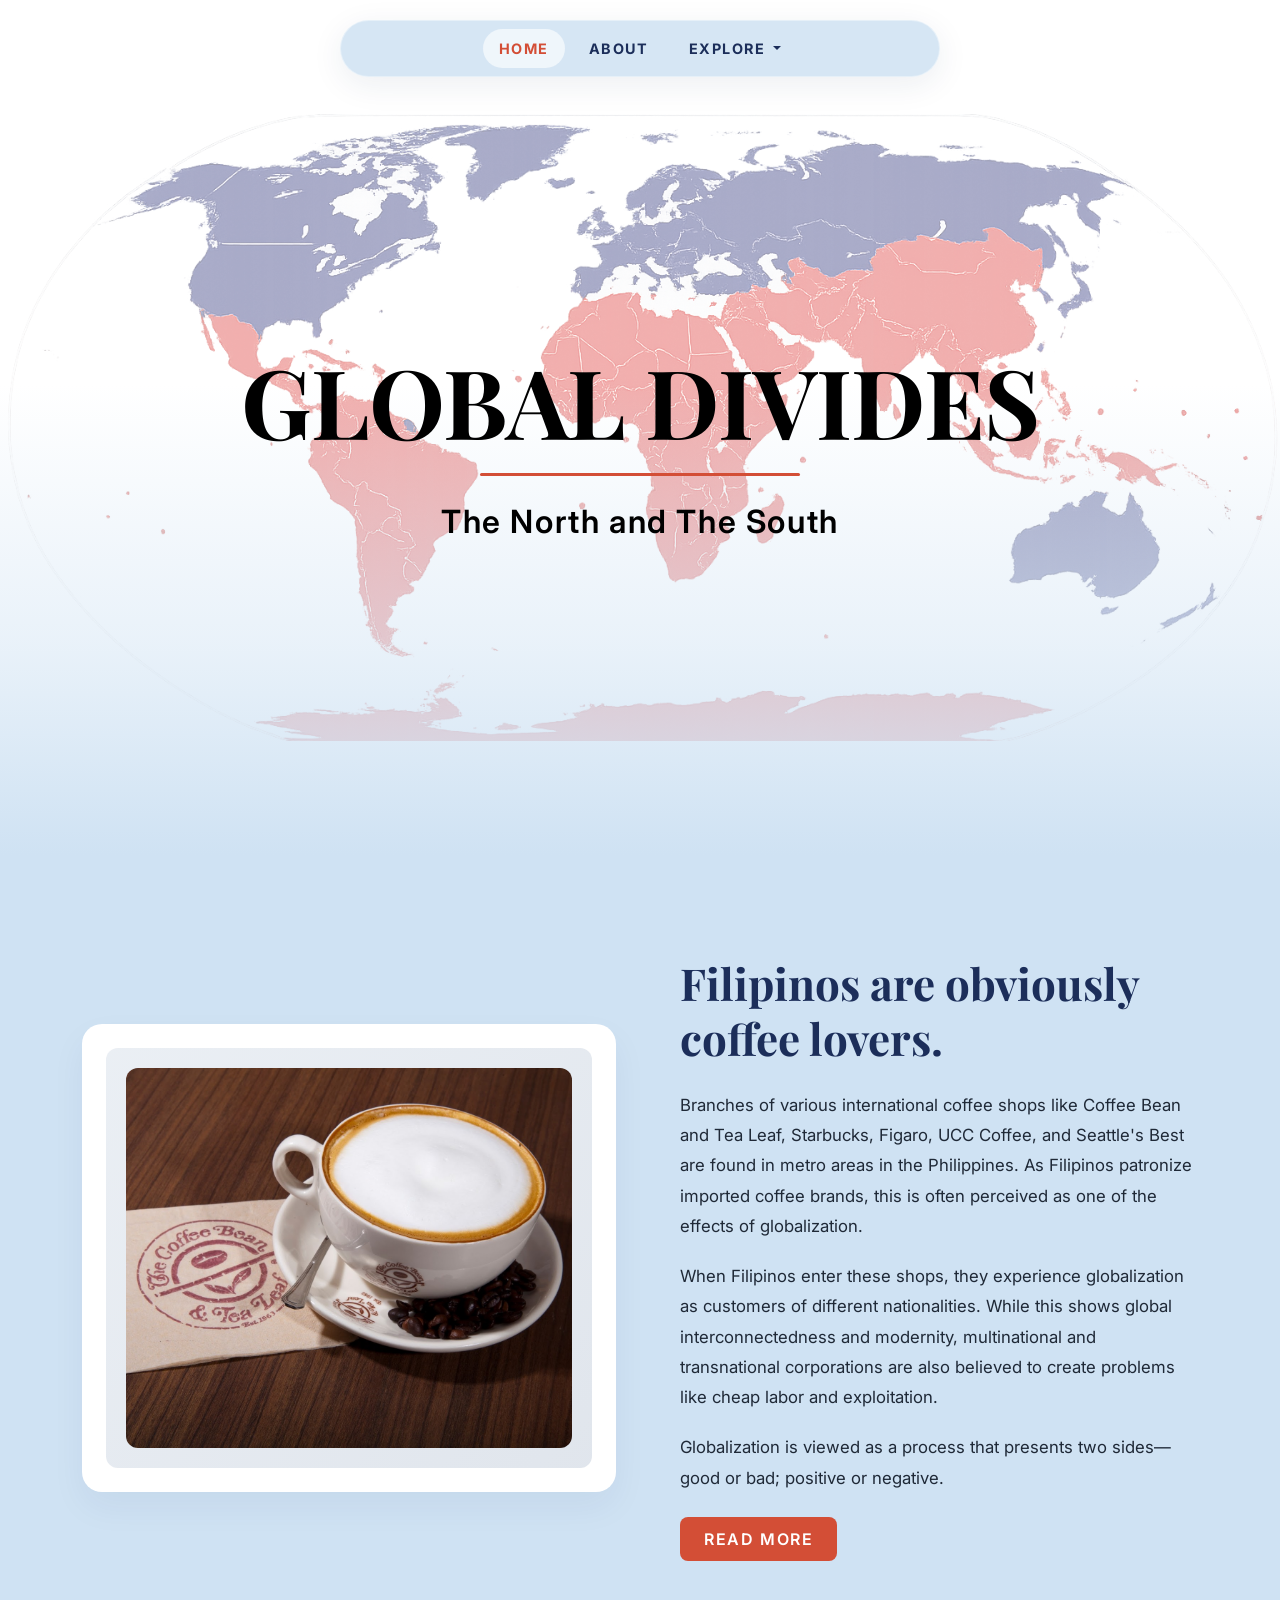
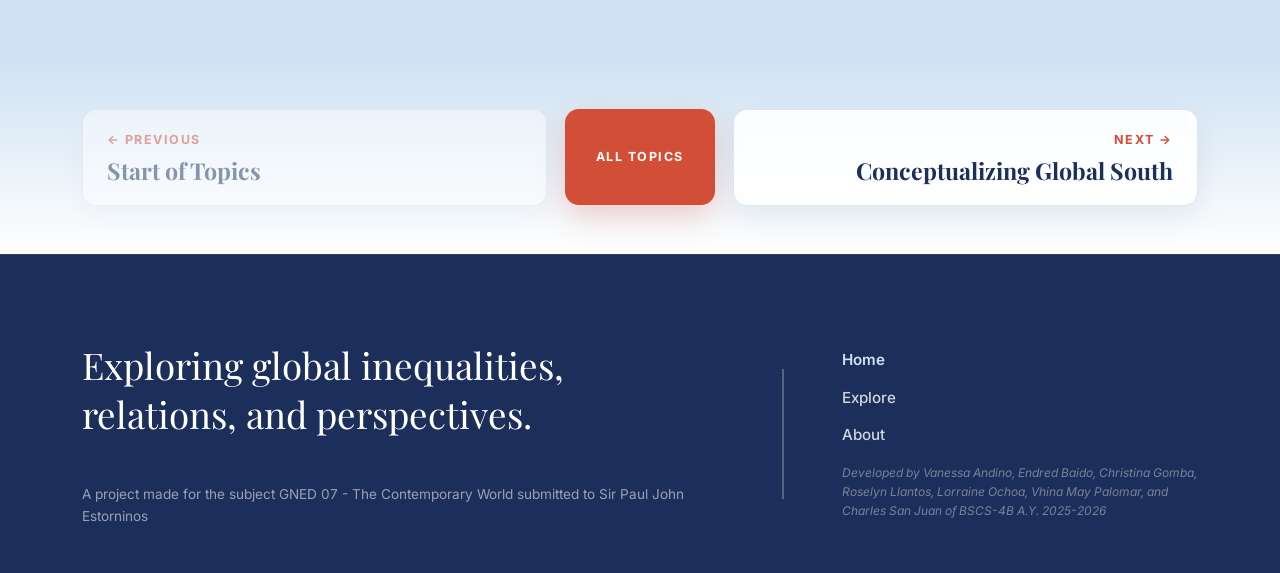
==== index.html @ c443bb22 "set up" ====
<!DOCTYPE html>
<html lang="en">
<head>
    <meta charset="UTF-8">
    <meta name="viewport" content="width=device-width, initial-scale=1.0">
    <title>Global Divides - The North and The South</title>
    <!-- Bootstrap 5 CSS CDN -->
    <link href="https://cdn.jsdelivr.net/npm/bootstrap@5.3.2/dist/css/bootstrap.min.css" rel="stylesheet" integrity="sha384-T3c6CoIi6uLrA9TneNEoa7RxnatzjcDSCmG1MXxSR1GAsXEV/Dwwykc2MPK8M2HN" crossorigin="anonymous">
    <!-- Custom Style Reference (Main Home page CSS) -->
    <link rel="stylesheet" href="css/index.css">
</head>
<body>
    <div data-site-header></div>

    <!-- 2. Hero Section / Section 1 (Global Divides with "map_no_bg.png" background) -->
    <header class="hero-section">
        <div class="hero-overlay"></div>
        <div class="hero-content">
            <h1 class="hero-title">GLOBAL DIVIDES</h1>
            <div class="hero-divider"></div>
            <p class="hero-subtitle">The North and The South</p>
        </div>
    </header>

    <!-- 3. Content Section / Section 2 (Two-Column Coffee Shop Globalization case study) -->
    <main class="content-section">
        <div class="container">
            <div class="row g-5 align-items-center">
                <!-- Left Column: Coffee Shop Card Representation -->
                <div class="col-lg-6">
                    <div class="image-card-container">
                        <div class="image-card-content">
                            <img class="coffee-shop-image" src="assets/images/coffee.jpg" alt="Coffee shop">
                        </div>
                    </div>
                </div>

                <!-- Right Column: Case study texts and details -->
                <div class="col-lg-6">
                    <div class="ps-lg-3">
                        <h2 class="feature-title">Filipinos are obviously coffee lovers.</h2>
                        <div class="feature-body">
                            <p>Branches of various international coffee shops like Coffee Bean and Tea Leaf, Starbucks, Figaro, UCC Coffee, and Seattle's Best are found in metro areas in the Philippines. As Filipinos patronize imported coffee brands, this is often perceived as one of the effects of globalization.</p>
                            <p>When Filipinos enter these shops, they experience globalization as customers of different nationalities. While this shows global interconnectedness and modernity, multinational and transnational corporations are also believed to create problems like cheap labor and exploitation.</p>
                            <p>Globalization is viewed as a process that presents two sides—good or bad; positive or negative.</p>
                        </div>
                        <div class="mt-4">
                            <a href="explore/economic-relations.html" class="btn btn-theme-red">Read More</a>
                        </div>
                    </div>
                </div>
            </div>
        </div>
    </main>
    <div data-site-footer></div>
    <script src="js/layout.js"></script>


    <!-- Bootstrap 5 Bundle JS CDN (including Popper for Dropdowns) -->
    <script src="https://cdn.jsdelivr.net/npm/bootstrap@5.3.2/dist/js/bootstrap.bundle.min.js" integrity="sha384-C6RzsynM9kWDrMNeT87bh95OGNyZPhcTNXj1NW7RuBCsyN/o0jlpcV8Qyq46cDfL" crossorigin="anonymous"></script>
    <!-- Custom Main JS script -->
    <script src="js/main.js"></script>
</body>
</html>
---- css/index.css ----
﻿/* ==========================================================================
   Home Page Stylesheet - custom layouts and components
   Extends variables from assets/styles/theme.css
   ========================================================================== */

@import url('../assets/styles/theme.css');

/* 1. Reset and Base Layout */
body {
    background-color: #f8fafc;
    color: var(--color-text-dark);
    font-family: var(--font-body);
    overflow-x: hidden;
    line-height: 1.6;
}

/* 2. Glassmorphic Navigation Bar */
.navbar-glass-container {
    position: absolute;
    top: 20px;
    left: 0;
    right: 0;
    z-index: 1000;
    width: 100%;
    padding: 0 15px;
}

.navbar-glass {
    max-width: 600px;
    margin: 0 auto;
    background: var(--color-glass-nav);
    backdrop-filter: blur(12px);
    -webkit-backdrop-filter: blur(12px);
    border: 1px solid var(--color-glass-border);
    border-radius: 50px;
    padding: 8px 30px;
    box-shadow: 0 8px 32px 0 rgba(28, 46, 90, 0.08);
    transition: var(--transition-smooth);
}

.navbar-glass:hover {
    box-shadow: 0 12px 40px 0 rgba(28, 46, 90, 0.12);
    background: rgba(207, 226, 243, 0.9);
}

.navbar-glass .nav-link {
    font-family: var(--font-subtitle);
    font-size: 0.9rem;
    font-weight: 700;
    color: var(--color-primary-navy) !important;
    text-transform: uppercase;
    letter-spacing: 0.1em;
    padding: 8px 16px !important;
    transition: var(--transition-smooth);
    border-radius: 20px;
}

.navbar-glass .nav-link:hover,
.navbar-glass .nav-link.active {
    color: var(--color-accent-red) !important;
    background: rgba(255, 255, 255, 0.6);
}

/* Dropdown Menu Customization */
.navbar-glass .dropdown-menu {
    background: rgba(255, 255, 255, 0.95);
    backdrop-filter: blur(8px);
    border: 1px solid var(--color-glass-border);
    border-radius: 12px;
    box-shadow: 0 10px 25px rgba(28, 46, 90, 0.1);
    margin-top: 10px !important;
    padding: 8px;
    position: relative;
}

/* Invisible CSS Bridge to span the 10px margin-top gap so mouseleave never fires */
.navbar-glass .dropdown-menu::before {
    content: "";
    position: absolute;
    top: -15px; /* Spans 15px upwards to overlap the hover trigger toggle */
    left: 0;
    right: 0;
    height: 15px; /* Spans the full height of the gap */
    background: transparent; /* Invisible to the user */
    z-index: -1;
}

.navbar-glass .dropdown-item {
    font-family: var(--font-subtitle);
    font-size: 0.85rem;
    font-weight: 600;
    color: var(--color-primary-navy);
    padding: 8px 16px;
    border-radius: 8px;
    transition: var(--transition-smooth);
}

.navbar-glass .dropdown-item:hover {
    background-color: var(--color-bg-pastel-blue);
    color: var(--color-primary-navy);
}

/* 3. Hero Section (Section 1 with "map_no_bg.png") */
.hero-section {
    position: relative;
    width: 100%;
    min-height: 95vh;
    padding-top: 160px;
    padding-bottom: 80px;
    display: flex;
    align-items: center;
    justify-content: center;
    background-color: #ffffff; /* Fades map softly into pure white background */
    background-image: none !important; /* Overrides inline background images on subpages to ensure unified faded opacity */
    overflow: hidden;
}

/* Pseudo-element to control map background image and its opacity independently of overlay and text */
.hero-section::before {
    content: "";
    position: absolute;
    top: 0;
    left: 0;
    right: 0;
    bottom: 0;
    background-image: url('../assets/images/map_no_bg.png');
    background-size: contain;
    background-position: center;
    background-repeat: no-repeat;
    opacity: 0.38; /* Set map opacity independently (0.35-0.45 is standard for background maps) */
    z-index: 0;
}

/* Gradient overlay - only linear blue gradient at the bottom, no white overlay */
.hero-overlay {
    position: absolute;
    top: 0;
    left: 0;
    width: 100%;
    height: 100%;
    background: linear-gradient(to bottom, rgba(207, 226, 243, 0) 45%, rgba(207, 226, 243, 0.45) 75%, rgba(207, 226, 243, 1) 100%);
    z-index: 1;
}

.hero-content {
    position: relative;
    z-index: 2;
    text-align: center;
    max-width: 900px;
    padding: 0 20px;
}

.hero-title {
    font-family: var(--font-title);
    font-size: clamp(3.5rem, 8vw, 6rem);
    font-weight: 700;
    color: #000000;
    line-height: 1.1;
    letter-spacing: -0.01em;
    margin-bottom: 0;
}

.hero-divider {
    width: 320px;
    height: 3px;
    background-color: var(--color-accent-red);
    margin: 20px auto;
    border-radius: 2px;
}

.hero-subtitle {
    font-family: var(--font-subtitle);
    font-size: clamp(1.25rem, 3vw, 2rem);
    font-weight: 600;
    color: #000000;
    letter-spacing: 0.05em;
    margin-bottom: 40px;
}

/* Watermark text for background */
.hero-watermark {
    font-family: var(--font-subtitle);
    font-size: 0.95rem;
    font-weight: 700;
    letter-spacing: 0.15em;
    color: rgba(28, 46, 90, 0.2);
    text-transform: uppercase;
    position: absolute;
    bottom: 30px;
    left: 40px;
    z-index: 2;
}

/* 4. Content Section (Section 2 - Soft Pastel Blue Background) */
.content-section {
    background-color: var(--color-bg-pastel-blue);
    padding: 100px 0;
    position: relative;
}

.content-watermark {
    font-family: var(--font-subtitle);
    font-size: 1rem;
    font-weight: 700;
    letter-spacing: 0.15em;
    color: rgba(28, 46, 90, 0.15);
    text-transform: uppercase;
    position: absolute;
    top: 30px;
    left: 40px;
}

/* Image Card Styling */
.image-card-container {
    background-color: #ffffff;
    border-radius: 20px;
    box-shadow: 0 15px 35px rgba(28, 46, 90, 0.05);
    padding: 24px;
    height: 100%;
    min-height: 420px;
    display: flex;
    align-items: center;
    justify-content: center;
    position: relative;
    overflow: hidden;
    transition: var(--transition-smooth);
}

.image-card-container:hover {
    transform: translateY(-5px);
    box-shadow: 0 20px 45px rgba(28, 46, 90, 0.08);
}

.image-card-content {
    width: 100%;
    height: 100%;
    min-height: 380px;
    border-radius: 12px;
    background-color: #f1f5f9;
    border: none;
    display: flex;
    flex-direction: column;
    align-items: center;
    justify-content: center;
    color: var(--color-text-muted);
    font-family: var(--font-subtitle);
    font-weight: 700;
    text-transform: uppercase;
    letter-spacing: 0.05em;
    padding: 20px;
    text-align: center;
    background-image: linear-gradient(135deg, rgba(28,46,90,0.03) 0%, rgba(28,46,90,0.08) 100%);
}

.coffee-shop-image {
    width: 100%;
    height: 100%;
    min-height: 380px;
    object-fit: cover;
    border-radius: 12px;
    display: block;
}

.coffee-shop-icon {
    font-size: 3.5rem;
    color: var(--color-primary-navy);
    opacity: 0.7;
    margin-bottom: 15px;
}

/* Feature Description Typography */
.feature-title {
    font-family: var(--font-title);
    font-size: clamp(2rem, 4vw, 2.75rem);
    color: var(--color-primary-navy);
    font-weight: 700;
    line-height: 1.25;
    margin-bottom: 25px;
}

.feature-body {
    font-family: var(--font-body);
    font-size: 1.05rem;
    color: var(--color-text-dark);
    font-weight: 400;
    line-height: 1.8;
}

.feature-body p {
    margin-bottom: 20px;
}

.topic-card {
    position: relative;
    overflow: hidden;
    border-radius: 16px !important;
    transition: transform 0.28s ease, box-shadow 0.28s ease, border-color 0.28s ease;
}

.topic-card::before {
    content: "";
    position: absolute;
    inset: 0;
    background: linear-gradient(135deg, rgba(207, 226, 243, 0.55), rgba(165, 42, 42, 0.08));
    opacity: 0;
    transition: opacity 0.28s ease;
    pointer-events: none;
}

.topic-card > * {
    position: relative;
    z-index: 1;
}

.topic-card:hover {
    transform: translateY(-8px);
    box-shadow: 0 22px 45px rgba(28, 46, 90, 0.14) !important;
}

.topic-card:hover::before {
    opacity: 1;
}

.topic-card .btn {
    transition: transform 0.28s ease, box-shadow 0.28s ease;
}

.topic-card:hover .btn {
    transform: translateY(-2px);
    box-shadow: 0 10px 18px rgba(165, 42, 42, 0.22);
}

.page-navigation {
    background: linear-gradient(180deg, var(--color-bg-pastel-blue), #ffffff);
    padding: 48px 0;
}

.page-navigation-inner {
    display: grid;
    grid-template-columns: minmax(0, 1fr) auto minmax(0, 1fr);
    gap: 18px;
    align-items: stretch;
}

.page-nav-button,
.page-nav-topics {
    text-decoration: none;
    transition: transform 0.28s ease, box-shadow 0.28s ease, background-color 0.28s ease;
}

.page-nav-button {
    display: flex;
    flex-direction: column;
    justify-content: center;
    min-height: 96px;
    padding: 20px 24px;
    background: rgba(255, 255, 255, 0.9);
    border: 1px solid rgba(28, 46, 90, 0.12);
    border-radius: 14px;
    box-shadow: 0 12px 30px rgba(28, 46, 90, 0.08);
    color: var(--color-primary-navy);
}

.page-nav-button-next {
    text-align: right;
}

.page-nav-label {
    font-family: var(--font-subtitle);
    font-size: 0.78rem;
    font-weight: 700;
    letter-spacing: 0.12em;
    text-transform: uppercase;
    color: var(--color-accent-red);
    margin-bottom: 6px;
}

.page-nav-title {
    font-family: var(--font-title);
    font-size: clamp(1.05rem, 2vw, 1.45rem);
    font-weight: 700;
    line-height: 1.25;
}

.page-nav-button:not(.page-nav-button-disabled):hover {
    transform: translateY(-5px);
    box-shadow: 0 18px 42px rgba(28, 46, 90, 0.14);
    background: #ffffff;
    color: var(--color-primary-navy);
}

.page-nav-button-disabled {
    opacity: 0.48;
    cursor: not-allowed;
}

.page-nav-topics {
    align-self: center;
    justify-self: center;
    display: inline-flex;
    align-items: center;
    justify-content: center;
    min-width: 150px;
    min-height: 96px;
    padding: 16px 22px;
    border: none;
    border-radius: 14px;
    background: var(--color-accent-red);
    box-shadow: 0 12px 30px rgba(211, 78, 54, 0.24);
    color: #ffffff;
    font-family: var(--font-subtitle);
    font-size: 0.78rem;
    font-weight: 700;
    letter-spacing: 0.12em;
    text-transform: uppercase;
}

.page-nav-topics:hover {
    transform: translateY(-5px);
    box-shadow: 0 18px 36px rgba(28, 46, 90, 0.1);
    background: var(--color-accent-red-hover);
    color: #ffffff;
}

.scroll-to-top-button {
    position: fixed;
    right: 24px;
    bottom: 24px;
    z-index: 1100;
    width: 52px;
    height: 52px;
    border: 1px solid rgba(28, 46, 90, 0.14);
    border-radius: 50%;
    background: rgba(255, 255, 255, 0.92);
    color: var(--color-primary-navy);
    box-shadow: 0 14px 34px rgba(28, 46, 90, 0.16);
    font-family: var(--font-subtitle);
    font-size: 1.35rem;
    font-weight: 800;
    line-height: 1;
    display: flex;
    align-items: center;
    justify-content: center;
    opacity: 0;
    pointer-events: none;
    transform: translateY(14px) scale(0.94);
    transition: opacity 0.25s ease, transform 0.25s ease, background-color 0.25s ease, color 0.25s ease;
}

.scroll-to-top-button.is-visible {
    opacity: 1;
    pointer-events: auto;
    transform: translateY(0) scale(1);
}

.scroll-to-top-button:hover {
    background: var(--color-accent-red);
    color: #ffffff;
    transform: translateY(-4px) scale(1.03);
}

.scroll-to-top-button:focus-visible {
    outline: 3px solid rgba(211, 78, 54, 0.35);
    outline-offset: 4px;
}

/* 5. Footer / Bottom Navbar (Section 3 - Navy Blue Background) */
.footer-section {
    background-color: var(--color-primary-navy);
    color: #ffffff;
    padding: 85px 0 45px 0;
    border-top: 1px solid rgba(255, 255, 255, 0.1);
    position: relative;
}

.footer-tagline {
    font-family: var(--font-title);
    font-size: clamp(1.6rem, 3.5vw, 2.3rem);
    font-weight: 400;
    line-height: 1.35;
    margin-bottom: 20px;
}

.footer-copyright {
    font-family: var(--font-subtitle);
    font-size: 0.85rem;
    color: rgba(255, 255, 255, 0.55);
    margin-top: 45px;
}

.footer-about-text {
    max-width: 680px;
    font-family: var(--font-body);
    font-size: 1rem;
    line-height: 1.8;
    color: rgba(255, 255, 255, 0.78);
    margin-bottom: 18px;
}

.footer-watermark {
    font-family: var(--font-subtitle);
    font-size: 0.95rem;
    font-weight: 700;
    letter-spacing: 0.15em;
    color: rgba(255, 255, 255, 0.08);
    text-transform: uppercase;
    position: absolute;
    top: 25px;
    left: 40px;
}

/* Vertical Separator and Navigation links */
.footer-separator-col {
    position: relative;
}

.footer-separator {
    width: 2px;
    height: 100%;
    min-height: 130px;
    background-color: rgba(255, 255, 255, 0.25);
    margin: 0 auto;
}

.footer-links-container {
    display: flex;
    flex-direction: column;
    justify-content: center;
    height: 100%;
}

.footer-links {
    list-style: none;
    padding: 0;
    margin: 0;
}

.footer-links li {
    margin-bottom: 12px;
}

.footer-links li:last-child {
    margin-bottom: 0;
}

.footer-link {
    font-family: var(--font-subtitle);
    font-size: 0.95rem;
    font-weight: 500;
    color: rgba(255, 255, 255, 0.8) !important;
    text-decoration: none;
    transition: var(--transition-smooth);
    display: inline-block;
}

.footer-link:hover {
    color: var(--color-bg-pastel-blue) !important;
    transform: translateX(4px);
}

.footer-link.active {
    color: var(--color-bg-pastel-blue) !important;
    font-weight: 600;
}

.footer-credit {
    font-family: var(--font-subtitle);
    font-size: 0.75rem;
    font-style: italic;
    color: rgba(255, 255, 255, 0.4);
    margin-top: 15px;
}

/* Responsive adjustments */
@media (max-width: 991px) {
    .hero-section {
        min-height: 80vh;
        background-size: cover; /* Adjust map sizing on mobile to fit beautifully */
    }
}

@media (max-width: 768px) {
    .scroll-to-top-button {
        right: 16px;
        bottom: 16px;
        width: 46px;
        height: 46px;
        font-size: 1.15rem;
    }
    .page-navigation-inner {
        grid-template-columns: 1fr;
    }
    .page-nav-button,
    .page-nav-button-next {
        text-align: left;
    }
    .page-nav-topics {
        width: 100%;
        order: -1;
    }
    .footer-separator {
        width: 100%;
        height: 2px;
        min-height: auto;
        margin: 35px 0;
    }
    .footer-links-container {
        text-align: center;
    }
    .footer-credit {
        margin-top: 10px;
    }
    .hero-watermark, .content-watermark, .footer-watermark {
        display: none; /* Hide decorative watermarks on mobile devices */
    }
}
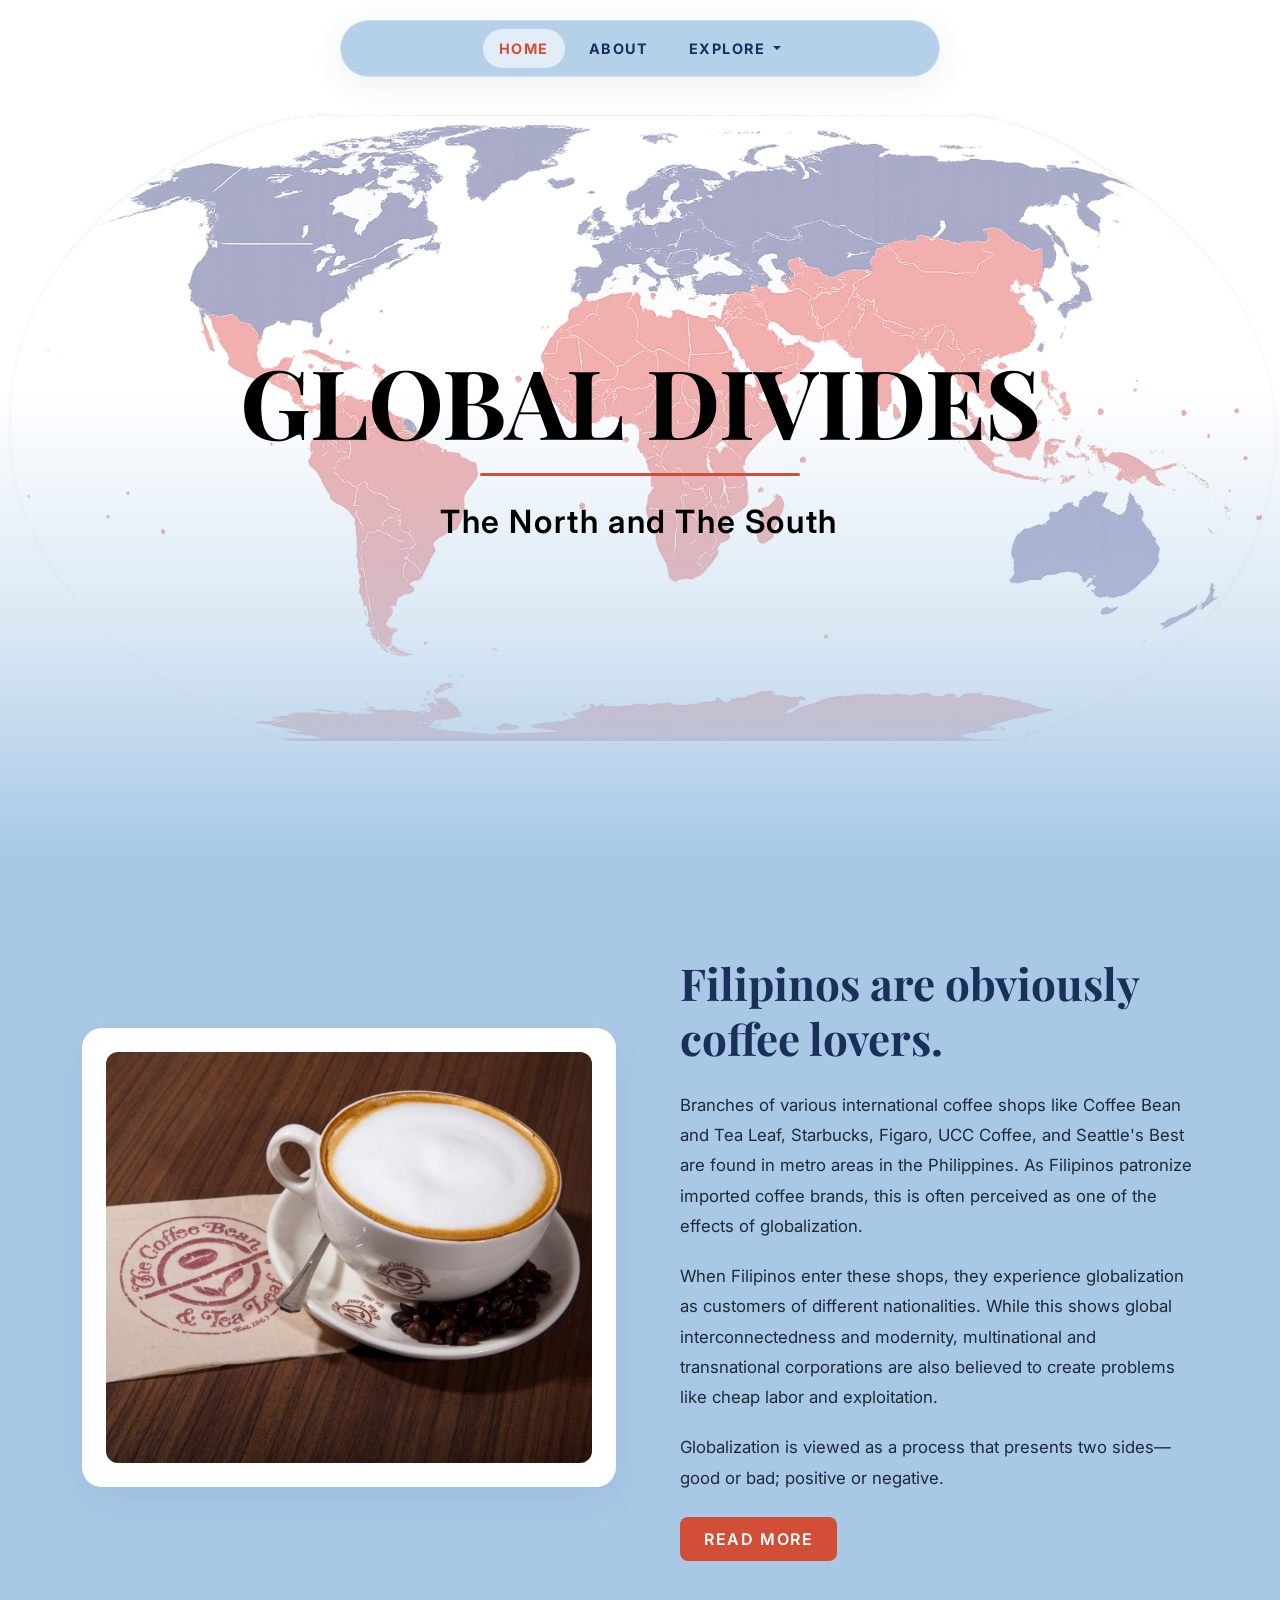
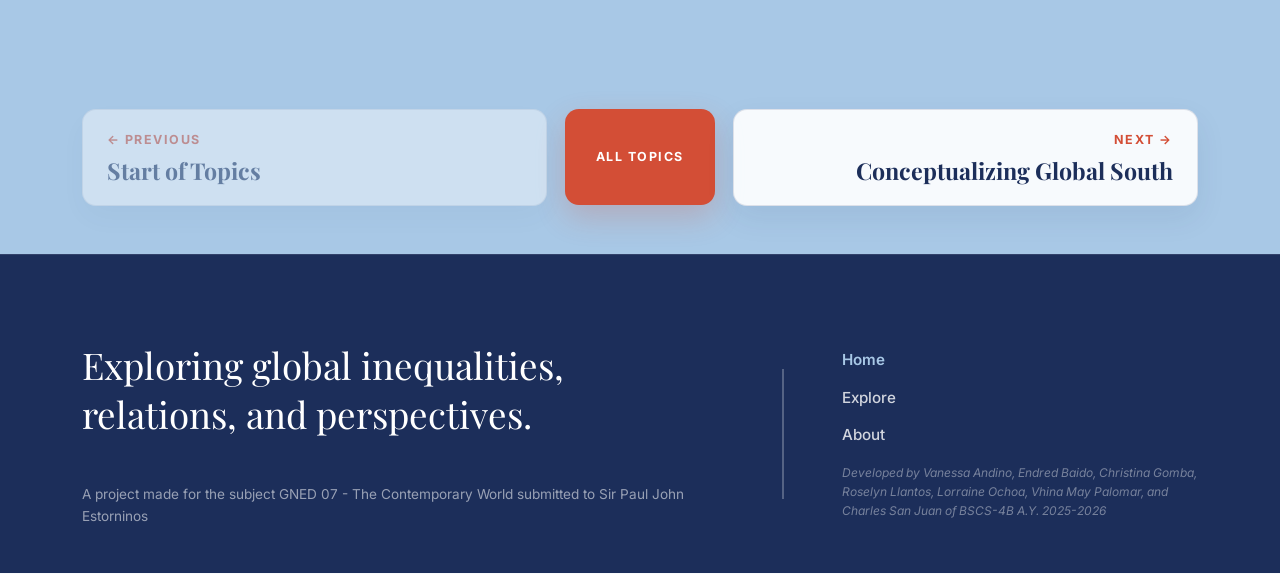
==== commit 2b40d46a: "fix update" ====
--- a/index.html
+++ b/index.html
@@ -15,10 +15,13 @@
     <!-- 2. Hero Section / Section 1 (Global Divides with "map_no_bg.png" background) -->
     <header class="hero-section">
         <div class="hero-overlay"></div>
-        <div class="hero-content">
-            <h1 class="hero-title">GLOBAL DIVIDES</h1>
+        <div class="hero-content scroll-reveal">
+            <h1 class="hero-title hero-title-split" aria-label="Global Divides">
+                <span class="hero-title-word hero-title-word-left">GLOBAL</span>
+                <span class="hero-title-word hero-title-word-right">DIVIDES</span>
+            </h1>
             <div class="hero-divider"></div>
-            <p class="hero-subtitle">The North and The South</p>
+            <p class="hero-subtitle hero-subtitle-typing">The North and The South</p>
         </div>
     </header>
 
@@ -27,16 +30,14 @@
         <div class="container">
             <div class="row g-5 align-items-center">
                 <!-- Left Column: Coffee Shop Card Representation -->
-                <div class="col-lg-6">
+                <div class="col-lg-6 scroll-reveal-left">
                     <div class="image-card-container">
-                        <div class="image-card-content">
                             <img class="coffee-shop-image" src="assets/images/coffee.jpg" alt="Coffee shop">
-                        </div>
                     </div>
                 </div>
 
                 <!-- Right Column: Case study texts and details -->
-                <div class="col-lg-6">
+                <div class="col-lg-6 scroll-reveal-right">
                     <div class="ps-lg-3">
                         <h2 class="feature-title">Filipinos are obviously coffee lovers.</h2>
                         <div class="feature-body">
@@ -45,7 +46,7 @@
                             <p>Globalization is viewed as a process that presents two sides—good or bad; positive or negative.</p>
                         </div>
                         <div class="mt-4">
-                            <a href="explore/economic-relations.html" class="btn btn-theme-red">Read More</a>
+                            <a href="explore/Conceptualizing_Global_South.html" class="btn btn-theme-red">Read More</a>
                         </div>
                     </div>
                 </div>
--- a/css/index.css
+++ b/css/index.css
@@ -40,7 +40,7 @@
 
 .navbar-glass:hover {
     box-shadow: 0 12px 40px 0 rgba(28, 46, 90, 0.12);
-    background: rgba(207, 226, 243, 0.9);
+    background: rgba(168, 200, 230, 0.9);
 }
 
 .navbar-glass .nav-link {
@@ -138,7 +138,7 @@
     left: 0;
     width: 100%;
     height: 100%;
-    background: linear-gradient(to bottom, rgba(207, 226, 243, 0) 45%, rgba(207, 226, 243, 0.45) 75%, rgba(207, 226, 243, 1) 100%);
+    background: linear-gradient(to bottom, rgba(168, 200, 230, 0) 45%, rgba(168, 200, 230, 0.45) 75%, rgba(168, 200, 230, 1) 100%);
     z-index: 1;
 }
 
@@ -160,12 +160,50 @@
     margin-bottom: 0;
 }
 
+.hero-title-split {
+    display: flex;
+    justify-content: center;
+    gap: 0.22em;
+    overflow: visible;
+}
+
+.hero-title-word {
+    display: inline-block;
+    transition: transform 0.65s cubic-bezier(0.16, 1, 0.3, 1), color 0.35s ease;
+}
+
+.hero-title-word-left {
+    animation: heroWordLeftSettle 1.35s cubic-bezier(0.16, 1, 0.3, 1) 0.15s both;
+}
+
+.hero-title-word-right {
+    animation: heroWordRightSettle 1.35s cubic-bezier(0.16, 1, 0.3, 1) 0.15s both;
+}
+
+.hero-content:hover .hero-title-word-left {
+    transform: translateX(-0.22em);
+    color: var(--color-primary-navy);
+}
+
+.hero-content:hover .hero-title-word-right {
+    transform: translateX(0.22em);
+    color: var(--color-primary-navy);
+}
+
 .hero-divider {
     width: 320px;
     height: 3px;
     background-color: var(--color-accent-red);
     margin: 20px auto;
     border-radius: 2px;
+    transform-origin: center;
+    animation: heroDividerSettle 1.35s cubic-bezier(0.16, 1, 0.3, 1) 0.15s both;
+    transition: width 0.65s cubic-bezier(0.16, 1, 0.3, 1), height 0.35s ease;
+}
+
+.hero-content:hover .hero-divider {
+    width: min(520px, 76vw);
+    height: 4px;
 }
 
 .hero-subtitle {
@@ -175,6 +213,69 @@
     color: #000000;
     letter-spacing: 0.05em;
     margin-bottom: 40px;
+}
+
+.hero-subtitle-typing {
+    width: 24ch;
+    max-width: max-content;
+    margin-left: auto;
+    margin-right: auto;
+    overflow: hidden;
+    white-space: nowrap;
+    border-right: 2px solid #000000;
+    animation: heroSubtitleTyping 2.2s steps(24, end) 1.15s both,
+               heroSubtitleCaret 0.75s step-end 1.15s 5 forwards;
+}
+
+@keyframes heroWordLeftSettle {
+    from {
+        transform: translateX(-0.95em);
+        opacity: 0;
+    }
+    to {
+        transform: translateX(0);
+        opacity: 1;
+    }
+}
+
+@keyframes heroWordRightSettle {
+    from {
+        transform: translateX(0.95em);
+        opacity: 0;
+    }
+    to {
+        transform: translateX(0);
+        opacity: 1;
+    }
+}
+
+@keyframes heroDividerSettle {
+    from {
+        width: min(520px, 76vw);
+        opacity: 0.5;
+    }
+    to {
+        width: 320px;
+        opacity: 1;
+    }
+}
+
+@keyframes heroSubtitleTyping {
+    from {
+        width: 0;
+    }
+    to {
+        width: 24ch;
+    }
+}
+
+@keyframes heroSubtitleCaret {
+    0%, 100% {
+        border-color: transparent;
+    }
+    50% {
+        border-color: #000000;
+    }
 }
 
 /* Watermark text for background */
@@ -290,6 +391,43 @@
     margin-bottom: 20px;
 }
 
+/* Scroll Reveal Animation Styles */
+.scroll-reveal {
+    opacity: 0;
+    transform: translateY(60px);
+    transition: opacity 1.1s cubic-bezier(0.16, 1, 0.3, 1),
+                transform 1.1s cubic-bezier(0.16, 1, 0.3, 1);
+}
+
+.scroll-reveal.reveal-visible {
+    opacity: 1;
+    transform: translateY(0);
+}
+
+.scroll-reveal-left {
+    opacity: 0;
+    transform: translateX(-60px);
+    transition: opacity 1.2s cubic-bezier(0.16, 1, 0.3, 1),
+                transform 1.2s cubic-bezier(0.16, 1, 0.3, 1);
+}
+
+.scroll-reveal-left.reveal-visible {
+    opacity: 1;
+    transform: translateX(0);
+}
+
+.scroll-reveal-right {
+    opacity: 0;
+    transform: translateX(60px);
+    transition: opacity 1.2s cubic-bezier(0.16, 1, 0.3, 1),
+                transform 1.2s cubic-bezier(0.16, 1, 0.3, 1);
+}
+
+.scroll-reveal-right.reveal-visible {
+    opacity: 1;
+    transform: translateX(0);
+}
+
 .topic-card {
     position: relative;
     overflow: hidden;
@@ -297,11 +435,18 @@
     transition: transform 0.28s ease, box-shadow 0.28s ease, border-color 0.28s ease;
 }
 
+.topic-card.scroll-reveal {
+    transition: opacity 1.1s cubic-bezier(0.16, 1, 0.3, 1),
+                transform 1.1s cubic-bezier(0.16, 1, 0.3, 1),
+                box-shadow 0.28s ease,
+                border-color 0.28s ease;
+}
+
 .topic-card::before {
     content: "";
     position: absolute;
     inset: 0;
-    background: linear-gradient(135deg, rgba(207, 226, 243, 0.55), rgba(165, 42, 42, 0.08));
+    background: linear-gradient(135deg, rgba(168, 200, 230, 0.55), rgba(165, 42, 42, 0.08));
     opacity: 0;
     transition: opacity 0.28s ease;
     pointer-events: none;
@@ -331,7 +476,7 @@
 }
 
 .page-navigation {
-    background: linear-gradient(180deg, var(--color-bg-pastel-blue), #ffffff);
+    background-color: var(--color-bg-pastel-blue);
     padding: 48px 0;
 }
 
@@ -464,6 +609,12 @@
     outline-offset: 4px;
 }
 
+.scroll-bottom-sentinel {
+    display: block;
+    width: 1px;
+    height: 1px;
+}
+
 /* 5. Footer / Bottom Navbar (Section 3 - Navy Blue Background) */
 .footer-section {
     background-color: var(--color-primary-navy);
@@ -580,6 +731,85 @@
 }
 
 @media (max-width: 768px) {
+    .navbar-glass-container {
+        top: 16px;
+        left: auto;
+        right: 16px;
+        width: auto;
+        padding: 0;
+    }
+    .navbar-glass {
+        position: relative;
+        width: 52px;
+        min-height: 52px;
+        max-width: none;
+        margin: 0;
+        padding: 0;
+        border-radius: 14px;
+        display: flex;
+        align-items: center;
+        justify-content: center;
+    }
+    .navbar-glass .navbar-toggler {
+        width: 52px;
+        height: 52px;
+        padding: 0;
+        border: 0;
+        border-radius: 14px;
+        box-shadow: none;
+    }
+    .navbar-glass .navbar-toggler:focus {
+        box-shadow: none;
+    }
+    .navbar-glass .navbar-collapse {
+        position: absolute;
+        top: calc(100% + 10px);
+        right: 0;
+        width: min(330px, calc(100vw - 32px));
+        max-height: calc(100vh - 92px);
+        overflow-y: auto;
+        padding: 14px;
+        background: rgba(255, 255, 255, 0.96);
+        border: 1px solid var(--color-glass-border);
+        border-radius: 14px;
+        box-shadow: 0 16px 34px rgba(28, 46, 90, 0.14);
+        backdrop-filter: blur(12px);
+        -webkit-backdrop-filter: blur(12px);
+    }
+    .navbar-glass .navbar-nav {
+        gap: 4px !important;
+    }
+    .navbar-glass .nav-link {
+        text-align: right;
+        padding: 10px 12px !important;
+    }
+    .navbar-glass .dropdown-menu {
+        position: static;
+        width: 100%;
+        min-width: 0;
+        margin-top: 6px !important;
+        box-shadow: none;
+    }
+    .navbar-glass .dropdown-item {
+        white-space: normal;
+        line-height: 1.35;
+        padding: 9px 12px;
+    }
+    .hero-title-split {
+        flex-wrap: wrap;
+        row-gap: 0;
+    }
+    .hero-content:hover .hero-title-word-left,
+    .hero-content:hover .hero-title-word-right {
+        transform: none;
+    }
+    .hero-content:hover .hero-divider {
+        width: min(320px, 72vw);
+    }
+    .hero-subtitle-typing {
+        max-width: 100%;
+        font-size: clamp(1.05rem, 6vw, 1.4rem);
+    }
     .scroll-to-top-button {
         right: 16px;
         bottom: 16px;
@@ -607,6 +837,16 @@
     .footer-links-container {
         text-align: center;
     }
+    .footer-links {
+        display: flex;
+        justify-content: center;
+        gap: 22px;
+        flex-wrap: nowrap;
+    }
+    .footer-links li,
+    .footer-links li:last-child {
+        margin-bottom: 0;
+    }
     .footer-credit {
         margin-top: 10px;
     }
@@ -614,3 +854,21 @@
         display: none; /* Hide decorative watermarks on mobile devices */
     }
 }
+
+@media (prefers-reduced-motion: reduce) {
+    .scroll-reveal,
+    .scroll-reveal-left,
+    .scroll-reveal-right,
+    .hero-title-word-left,
+    .hero-title-word-right,
+    .hero-divider,
+    .hero-subtitle-typing {
+        opacity: 1 !important;
+        transform: none !important;
+        width: auto;
+        max-width: 100%;
+        border-right: 0;
+        animation: none !important;
+        transition: none !important;
+    }
+}
